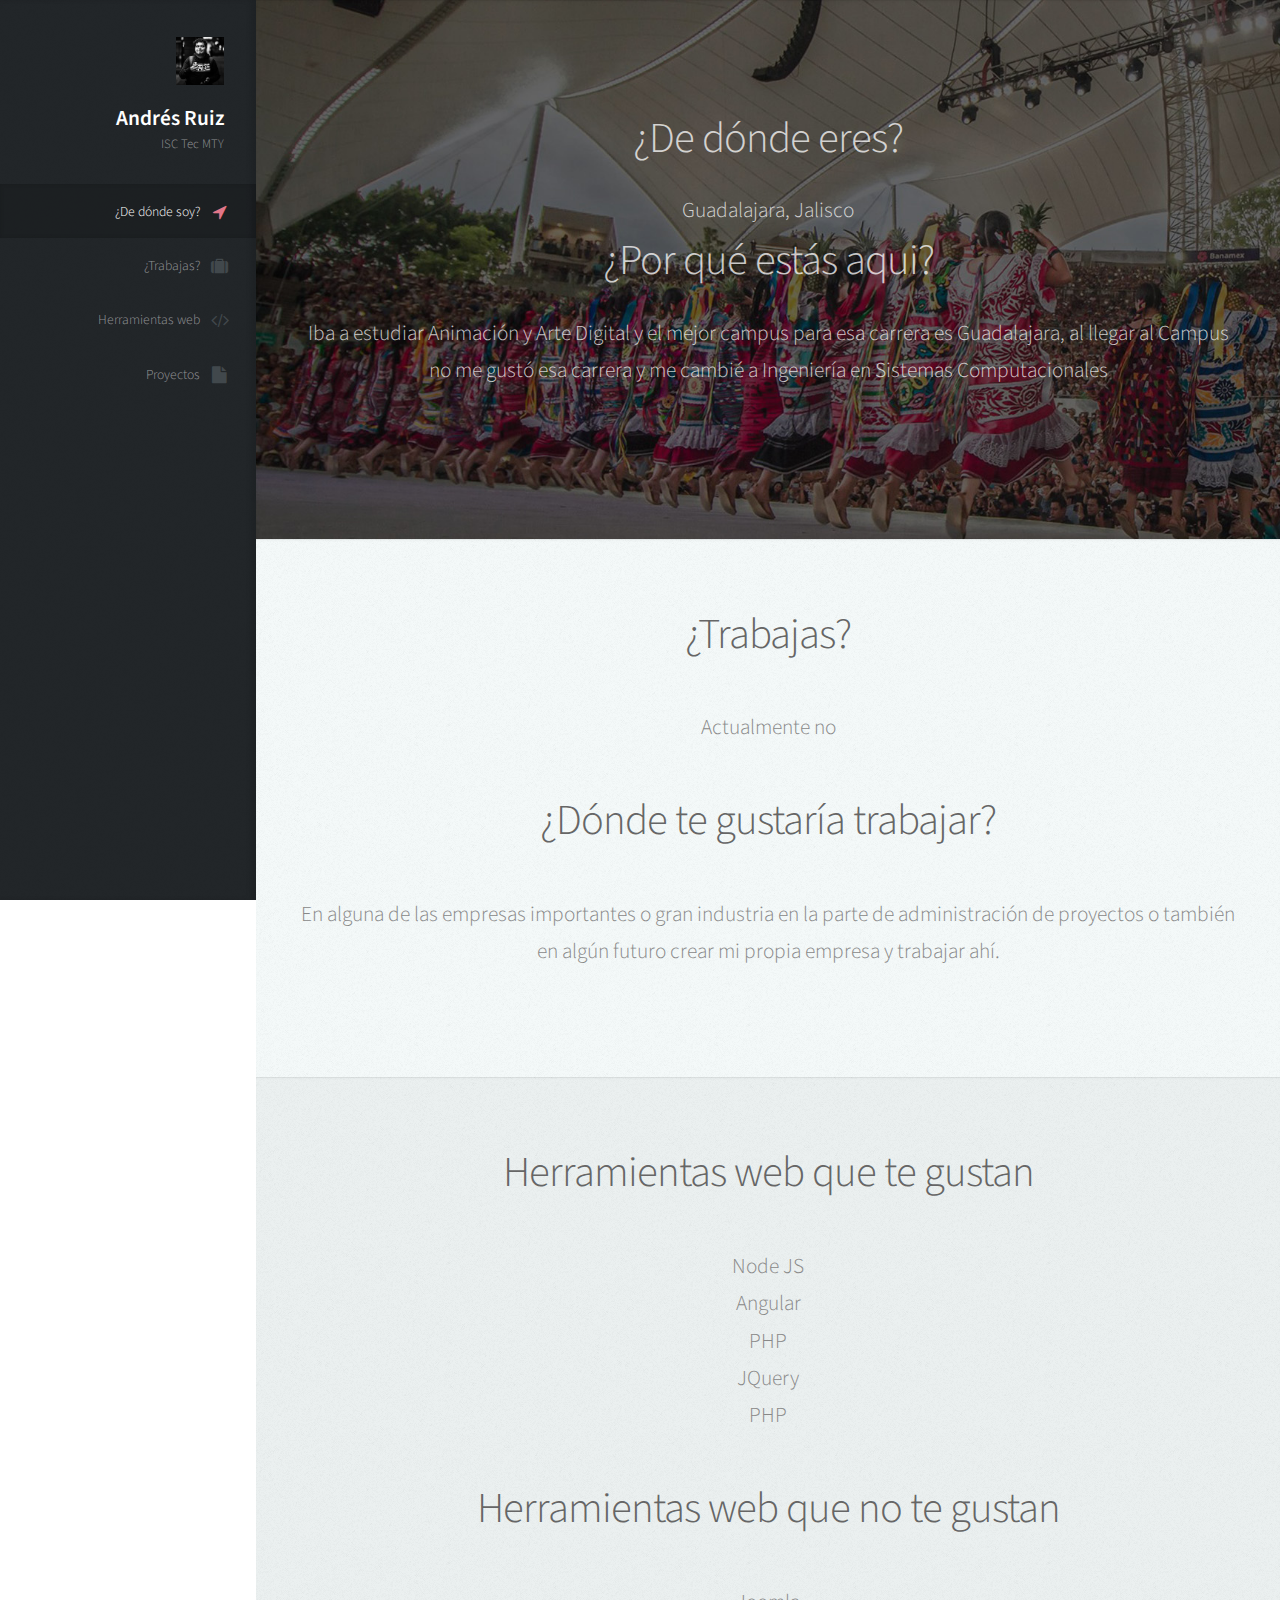
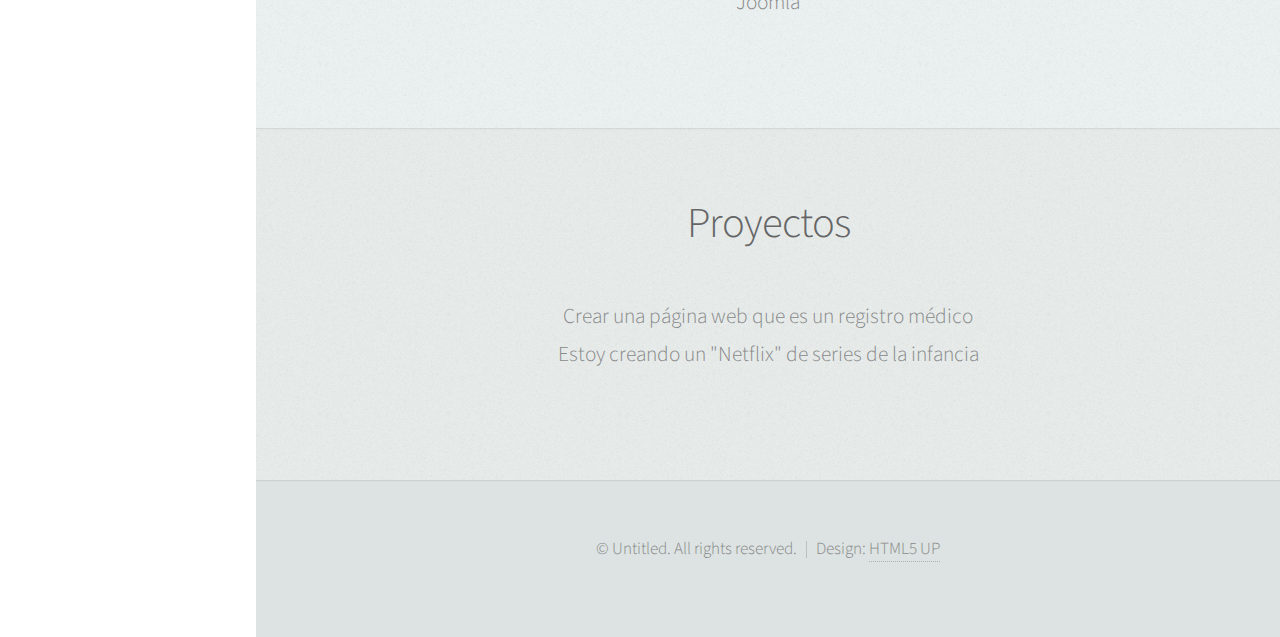
==== andres.html @ cd86c20d "nuevo" ====
<!DOCTYPE HTML>

<html>
	<head>
		<title>Andrés Ruiz Justo</title>
		<meta charset="utf-8" />
		<meta name="viewport" content="width=device-width, initial-scale=1" />
		<link rel="stylesheet" href="assets/css/main.css" />
	</head>
	<body>
			<div id="header">
				<div class="dedondesoy">
						<div id="logo">
							<span class="image avatar48"><img src="images/avatar.jpg" alt="" /></span>
							<h1 id="title">Andrés Ruiz</h1>
							<p>ISC Tec MTY</p>
						</div>
						<nav id="nav">
							<ul>
								<li><a href="#dedondesoy" id="dedondesoy-link" class="skel-layers-ignoreHref"><span class="icon fa-location-arrow">¿De dónde soy?</span></a></li>
								<li><a href="#work" id="work-link" class="skel-layers-ignoreHref"><span class="icon fa-suitcase">¿Trabajas?</span></a></li>
								<li><a href="#herramientas" id="herramientas-link" class="skel-layers-ignoreHref"><span class="icon fa-code">Herramientas web</span></a></li>
								<li><a href="#proyectos" id="proyectos-link" class="skel-layers-ignoreHref"><span class="icon fa-file">Proyectos</span></a></li>
							</ul>
						</nav>

				</div>

				
			</div>
			<div id="main">
				<section id="dedondesoy" class="one dark cover">
						<div class="container">
							<header>
								<h2>¿De dónde eres?</h2>
								<p>
								Guadalajara, Jalisco
								</p>
								<h2>¿Por qué estás aqui?</h2>
								<p>
								Iba a estudiar Animación y Arte Digital y el mejor campus para esa carrera es Guadalajara, al llegar al Campus no me gustó esa carrera y me cambié a Ingeniería en Sistemas Computacionales
								</p>
							</header>
						</div>
					</section>
					<section id="work" class="two">
						<div class="container">

							<header>
								<h2>¿Trabajas?</h2>
							</header>

							<p>
							Actualmente no
							</p>

							<header>
								<h2>¿Dónde te gustaría trabajar?</h2>
							</header>

							<p>
							En alguna de las empresas importantes o gran industria en la parte de administración de proyectos o también en algún futuro crear mi propia empresa y trabajar ahí. 
							</p>

						</div>
					</section>
					<section id="herramientas" class="three">
						<div class="container">

							<header>
								<h2>Herramientas web que te gustan</h2>
							</header>

							<ul>
  								<li>Node JS</li>
  								<li>Angular</li>
  								<li>PHP</li>
  								<li>JQuery</li>
  								<li>PHP</li>
							</ul>

							<header>
								<h2>Herramientas web que no te gustan</h2>
							</header>

							<ul>
  								<li>Joomla</li>
							</ul>

						</div>
					</section>
					<section id="proyectos" class="four">
						<div class="container">

							<header>
								<h2>Proyectos</h2>
							</header>

							<ul>
  								<li>Crear una página web que es un registro médico</li>
  								<li>Estoy creando un "Netflix" de series de la infancia</li>
							</ul>

						</div>
					</section>

			</div>
			<div id="footer">
					<ul class="copyright">
						<li>&copy; Untitled. All rights reserved.</li><li>Design: <a href="http://html5up.net">HTML5 UP</a></li>
					</ul>

			</div>
			<script src="assets/js/jquery.min.js"></script>
			<script src="assets/js/jquery.scrolly.min.js"></script>
			<script src="assets/js/jquery.scrollzer.min.js"></script>
			<script src="assets/js/skel.min.js"></script>
			<script src="assets/js/util.js"></script>
			<script src="assets/js/main.js"></script>

	</body>
</html>
---- assets/css/main.css ----
@import url("font-awesome.min.css");
@import url("http://fonts.googleapis.com/css?family=Source+Sans+Pro:300,300italic,400,600");

/*
	Prologue by HTML5 UP
	html5up.net | @ajlkn
	Free for personal and commercial use under the CCA 3.0 license (html5up.net/license)
*/

/* Reset */

	html, body, div, span, applet, object, iframe, h1, h2, h3, h4, h5, h6, p, blockquote, pre, a, abbr, acronym, address, big, cite, code, del, dfn, em, img, ins, kbd, q, s, samp, small, strike, strong, sub, sup, tt, var, b, u, i, center, dl, dt, dd, ol, ul, li, fieldset, form, label, legend, table, caption, tbody, tfoot, thead, tr, th, td, article, aside, canvas, details, embed, figure, figcaption, footer, header, hgroup, menu, nav, output, ruby, section, summary, time, mark, audio, video {
		margin: 0;
		padding: 0;
		border: 0;
		font-size: 100%;
		font: inherit;
		vertical-align: baseline;
	}

	article, aside, details, figcaption, figure, footer, header, hgroup, menu, nav, section {
		display: block;
	}

	body {
		line-height: 1;
	}

	ol, ul {
		list-style: none;
	}

	blockquote, q {
		quotes: none;
	}

	blockquote:before, blockquote:after, q:before, q:after {
		content: '';
		content: none;
	}

	table {
		border-collapse: collapse;
		border-spacing: 0;
	}

	body {
		-webkit-text-size-adjust: none;
	}

/* Box Model */

	*, *:before, *:after {
		-moz-box-sizing: border-box;
		-webkit-box-sizing: border-box;
		box-sizing: border-box;
	}

/* Containers */

	.container {
		margin-left: auto;
		margin-right: auto;
	}

	.container.\31 25\25 {
		width: 100%;
		max-width: 1750px;
		min-width: 1400px;
	}

	.container.\37 5\25 {
		width: 1050px;
	}

	.container.\35 0\25 {
		width: 700px;
	}

	.container.\32 5\25 {
		width: 350px;
	}

	.container {
		width: 1400px;
	}

	@media screen and (min-width: 961px) and (max-width: 1880px) {

		.container.\31 25\25 {
			width: 100%;
			max-width: 1500px;
			min-width: 1200px;
		}

		.container.\37 5\25 {
			width: 900px;
		}

		.container.\35 0\25 {
			width: 600px;
		}

		.container.\32 5\25 {
			width: 300px;
		}

		.container {
			width: 1200px;
		}

	}

	@media screen and (min-width: 961px) and (max-width: 1620px) {

		.container.\31 25\25 {
			width: 100%;
			max-width: 1200px;
			min-width: 960px;
		}

		.container.\37 5\25 {
			width: 720px;
		}

		.container.\35 0\25 {
			width: 480px;
		}

		.container.\32 5\25 {
			width: 240px;
		}

		.container {
			width: 960px;
		}

	}

	@media screen and (min-width: 961px) and (max-width: 1320px) {

		.container.\31 25\25 {
			width: 100%;
			max-width: 125%;
			min-width: 100%;
		}

		.container.\37 5\25 {
			width: 75%;
		}

		.container.\35 0\25 {
			width: 50%;
		}

		.container.\32 5\25 {
			width: 25%;
		}

		.container {
			width: 100%;
		}

	}

	@media screen and (max-width: 960px) {

		.container.\31 25\25 {
			width: 100%;
			max-width: 125%;
			min-width: 100%;
		}

		.container.\37 5\25 {
			width: 75%;
		}

		.container.\35 0\25 {
			width: 50%;
		}

		.container.\32 5\25 {
			width: 25%;
		}

		.container {
			width: 100%;
		}

	}

	@media screen and (max-width: 736px) {

		.container.\31 25\25 {
			width: 100%;
			max-width: 125%;
			min-width: 100%;
		}

		.container.\37 5\25 {
			width: 75%;
		}

		.container.\35 0\25 {
			width: 50%;
		}

		.container.\32 5\25 {
			width: 25%;
		}

		.container {
			width: 100% !important;
		}

	}

/* Grid */

	.row {
		border-bottom: solid 1px transparent;
		-moz-box-sizing: border-box;
		-webkit-box-sizing: border-box;
		box-sizing: border-box;
	}

	.row > * {
		float: left;
		-moz-box-sizing: border-box;
		-webkit-box-sizing: border-box;
		box-sizing: border-box;
	}

	.row:after, .row:before {
		content: '';
		display: block;
		clear: both;
		height: 0;
	}

	.row.uniform > * > :first-child {
		margin-top: 0;
	}

	.row.uniform > * > :last-child {
		margin-bottom: 0;
	}

	.row.\30 \25 > * {
		padding: 0px 0 0 0px;
	}

	.row.\30 \25 {
		margin: 0px 0 -1px 0px;
	}

	.row.uniform.\30 \25 > * {
		padding: 0px 0 0 0px;
	}

	.row.uniform.\30 \25 {
		margin: 0px 0 -1px 0px;
	}

	.row > * {
		padding: 40px 0 0 40px;
	}

	.row {
		margin: -40px 0 -1px -40px;
	}

	.row.uniform > * {
		padding: 40px 0 0 40px;
	}

	.row.uniform {
		margin: -40px 0 -1px -40px;
	}

	.row.\32 00\25 > * {
		padding: 80px 0 0 80px;
	}

	.row.\32 00\25 {
		margin: -80px 0 -1px -80px;
	}

	.row.uniform.\32 00\25 > * {
		padding: 80px 0 0 80px;
	}

	.row.uniform.\32 00\25 {
		margin: -80px 0 -1px -80px;
	}

	.row.\31 50\25 > * {
		padding: 60px 0 0 60px;
	}

	.row.\31 50\25 {
		margin: -60px 0 -1px -60px;
	}

	.row.uniform.\31 50\25 > * {
		padding: 60px 0 0 60px;
	}

	.row.uniform.\31 50\25 {
		margin: -60px 0 -1px -60px;
	}

	.row.\35 0\25 > * {
		padding: 20px 0 0 20px;
	}

	.row.\35 0\25 {
		margin: -20px 0 -1px -20px;
	}

	.row.uniform.\35 0\25 > * {
		padding: 20px 0 0 20px;
	}

	.row.uniform.\35 0\25 {
		margin: -20px 0 -1px -20px;
	}

	.row.\32 5\25 > * {
		padding: 10px 0 0 10px;
	}

	.row.\32 5\25 {
		margin: -10px 0 -1px -10px;
	}

	.row.uniform.\32 5\25 > * {
		padding: 10px 0 0 10px;
	}

	.row.uniform.\32 5\25 {
		margin: -10px 0 -1px -10px;
	}

	.\31 2u, .\31 2u\24 {
		width: 100%;
		clear: none;
		margin-left: 0;
	}

	.\31 1u, .\31 1u\24 {
		width: 91.6666666667%;
		clear: none;
		margin-left: 0;
	}

	.\31 0u, .\31 0u\24 {
		width: 83.3333333333%;
		clear: none;
		margin-left: 0;
	}

	.\39 u, .\39 u\24 {
		width: 75%;
		clear: none;
		margin-left: 0;
	}

	.\38 u, .\38 u\24 {
		width: 66.6666666667%;
		clear: none;
		margin-left: 0;
	}

	.\37 u, .\37 u\24 {
		width: 58.3333333333%;
		clear: none;
		margin-left: 0;
	}

	.\36 u, .\36 u\24 {
		width: 50%;
		clear: none;
		margin-left: 0;
	}

	.\35 u, .\35 u\24 {
		width: 41.6666666667%;
		clear: none;
		margin-left: 0;
	}

	.\34 u, .\34 u\24 {
		width: 33.3333333333%;
		clear: none;
		margin-left: 0;
	}

	.\33 u, .\33 u\24 {
		width: 25%;
		clear: none;
		margin-left: 0;
	}

	.\32 u, .\32 u\24 {
		width: 16.6666666667%;
		clear: none;
		margin-left: 0;
	}

	.\31 u, .\31 u\24 {
		width: 8.3333333333%;
		clear: none;
		margin-left: 0;
	}

	.\31 2u\24 + *,
	.\31 1u\24 + *,
	.\31 0u\24 + *,
	.\39 u\24 + *,
	.\38 u\24 + *,
	.\37 u\24 + *,
	.\36 u\24 + *,
	.\35 u\24 + *,
	.\34 u\24 + *,
	.\33 u\24 + *,
	.\32 u\24 + *,
	.\31 u\24 + * {
		clear: left;
	}

	.\-11u {
		margin-left: 91.66667%;
	}

	.\-10u {
		margin-left: 83.33333%;
	}

	.\-9u {
		margin-left: 75%;
	}

	.\-8u {
		margin-left: 66.66667%;
	}

	.\-7u {
		margin-left: 58.33333%;
	}

	.\-6u {
		margin-left: 50%;
	}

	.\-5u {
		margin-left: 41.66667%;
	}

	.\-4u {
		margin-left: 33.33333%;
	}

	.\-3u {
		margin-left: 25%;
	}

	.\-2u {
		margin-left: 16.66667%;
	}

	.\-1u {
		margin-left: 8.33333%;
	}

	@media screen and (min-width: 961px) and (max-width: 1880px) {

		.row > * {
			padding: 40px 0 0 40px;
		}

		.row {
			margin: -40px 0 -1px -40px;
		}

		.row.uniform > * {
			padding: 40px 0 0 40px;
		}

		.row.uniform {
			margin: -40px 0 -1px -40px;
		}

		.row.\32 00\25 > * {
			padding: 80px 0 0 80px;
		}

		.row.\32 00\25 {
			margin: -80px 0 -1px -80px;
		}

		.row.uniform.\32 00\25 > * {
			padding: 80px 0 0 80px;
		}

		.row.uniform.\32 00\25 {
			margin: -80px 0 -1px -80px;
		}

		.row.\31 50\25 > * {
			padding: 60px 0 0 60px;
		}

		.row.\31 50\25 {
			margin: -60px 0 -1px -60px;
		}

		.row.uniform.\31 50\25 > * {
			padding: 60px 0 0 60px;
		}

		.row.uniform.\31 50\25 {
			margin: -60px 0 -1px -60px;
		}

		.row.\35 0\25 > * {
			padding: 20px 0 0 20px;
		}

		.row.\35 0\25 {
			margin: -20px 0 -1px -20px;
		}

		.row.uniform.\35 0\25 > * {
			padding: 20px 0 0 20px;
		}

		.row.uniform.\35 0\25 {
			margin: -20px 0 -1px -20px;
		}

		.row.\32 5\25 > * {
			padding: 10px 0 0 10px;
		}

		.row.\32 5\25 {
			margin: -10px 0 -1px -10px;
		}

		.row.uniform.\32 5\25 > * {
			padding: 10px 0 0 10px;
		}

		.row.uniform.\32 5\25 {
			margin: -10px 0 -1px -10px;
		}

		.\31 2u\28wide\29, .\31 2u\24\28wide\29 {
			width: 100%;
			clear: none;
			margin-left: 0;
		}

		.\31 1u\28wide\29, .\31 1u\24\28wide\29 {
			width: 91.6666666667%;
			clear: none;
			margin-left: 0;
		}

		.\31 0u\28wide\29, .\31 0u\24\28wide\29 {
			width: 83.3333333333%;
			clear: none;
			margin-left: 0;
		}

		.\39 u\28wide\29, .\39 u\24\28wide\29 {
			width: 75%;
			clear: none;
			margin-left: 0;
		}

		.\38 u\28wide\29, .\38 u\24\28wide\29 {
			width: 66.6666666667%;
			clear: none;
			margin-left: 0;
		}

		.\37 u\28wide\29, .\37 u\24\28wide\29 {
			width: 58.3333333333%;
			clear: none;
			margin-left: 0;
		}

		.\36 u\28wide\29, .\36 u\24\28wide\29 {
			width: 50%;
			clear: none;
			margin-left: 0;
		}

		.\35 u\28wide\29, .\35 u\24\28wide\29 {
			width: 41.6666666667%;
			clear: none;
			margin-left: 0;
		}

		.\34 u\28wide\29, .\34 u\24\28wide\29 {
			width: 33.3333333333%;
			clear: none;
			margin-left: 0;
		}

		.\33 u\28wide\29, .\33 u\24\28wide\29 {
			width: 25%;
			clear: none;
			margin-left: 0;
		}

		.\32 u\28wide\29, .\32 u\24\28wide\29 {
			width: 16.6666666667%;
			clear: none;
			margin-left: 0;
		}

		.\31 u\28wide\29, .\31 u\24\28wide\29 {
			width: 8.3333333333%;
			clear: none;
			margin-left: 0;
		}

		.\31 2u\24\28wide\29 + *,
		.\31 1u\24\28wide\29 + *,
		.\31 0u\24\28wide\29 + *,
		.\39 u\24\28wide\29 + *,
		.\38 u\24\28wide\29 + *,
		.\37 u\24\28wide\29 + *,
		.\36 u\24\28wide\29 + *,
		.\35 u\24\28wide\29 + *,
		.\34 u\24\28wide\29 + *,
		.\33 u\24\28wide\29 + *,
		.\32 u\24\28wide\29 + *,
		.\31 u\24\28wide\29 + * {
			clear: left;
		}

		.\-11u\28wide\29 {
			margin-left: 91.66667%;
		}

		.\-10u\28wide\29 {
			margin-left: 83.33333%;
		}

		.\-9u\28wide\29 {
			margin-left: 75%;
		}

		.\-8u\28wide\29 {
			margin-left: 66.66667%;
		}

		.\-7u\28wide\29 {
			margin-left: 58.33333%;
		}

		.\-6u\28wide\29 {
			margin-left: 50%;
		}

		.\-5u\28wide\29 {
			margin-left: 41.66667%;
		}

		.\-4u\28wide\29 {
			margin-left: 33.33333%;
		}

		.\-3u\28wide\29 {
			margin-left: 25%;
		}

		.\-2u\28wide\29 {
			margin-left: 16.66667%;
		}

		.\-1u\28wide\29 {
			margin-left: 8.33333%;
		}

	}

	@media screen and (min-width: 961px) and (max-width: 1620px) {

		.row > * {
			padding: 40px 0 0 40px;
		}

		.row {
			margin: -40px 0 -1px -40px;
		}

		.row.uniform > * {
			padding: 40px 0 0 40px;
		}

		.row.uniform {
			margin: -40px 0 -1px -40px;
		}

		.row.\32 00\25 > * {
			padding: 80px 0 0 80px;
		}

		.row.\32 00\25 {
			margin: -80px 0 -1px -80px;
		}

		.row.uniform.\32 00\25 > * {
			padding: 80px 0 0 80px;
		}

		.row.uniform.\32 00\25 {
			margin: -80px 0 -1px -80px;
		}

		.row.\31 50\25 > * {
			padding: 60px 0 0 60px;
		}

		.row.\31 50\25 {
			margin: -60px 0 -1px -60px;
		}

		.row.uniform.\31 50\25 > * {
			padding: 60px 0 0 60px;
		}

		.row.uniform.\31 50\25 {
			margin: -60px 0 -1px -60px;
		}

		.row.\35 0\25 > * {
			padding: 20px 0 0 20px;
		}

		.row.\35 0\25 {
			margin: -20px 0 -1px -20px;
		}

		.row.uniform.\35 0\25 > * {
			padding: 20px 0 0 20px;
		}

		.row.uniform.\35 0\25 {
			margin: -20px 0 -1px -20px;
		}

		.row.\32 5\25 > * {
			padding: 10px 0 0 10px;
		}

		.row.\32 5\25 {
			margin: -10px 0 -1px -10px;
		}

		.row.uniform.\32 5\25 > * {
			padding: 10px 0 0 10px;
		}

		.row.uniform.\32 5\25 {
			margin: -10px 0 -1px -10px;
		}

		.\31 2u\28normal\29, .\31 2u\24\28normal\29 {
			width: 100%;
			clear: none;
			margin-left: 0;
		}

		.\31 1u\28normal\29, .\31 1u\24\28normal\29 {
			width: 91.6666666667%;
			clear: none;
			margin-left: 0;
		}

		.\31 0u\28normal\29, .\31 0u\24\28normal\29 {
			width: 83.3333333333%;
			clear: none;
			margin-left: 0;
		}

		.\39 u\28normal\29, .\39 u\24\28normal\29 {
			width: 75%;
			clear: none;
			margin-left: 0;
		}

		.\38 u\28normal\29, .\38 u\24\28normal\29 {
			width: 66.6666666667%;
			clear: none;
			margin-left: 0;
		}

		.\37 u\28normal\29, .\37 u\24\28normal\29 {
			width: 58.3333333333%;
			clear: none;
			margin-left: 0;
		}

		.\36 u\28normal\29, .\36 u\24\28normal\29 {
			width: 50%;
			clear: none;
			margin-left: 0;
		}

		.\35 u\28normal\29, .\35 u\24\28normal\29 {
			width: 41.6666666667%;
			clear: none;
			margin-left: 0;
		}

		.\34 u\28normal\29, .\34 u\24\28normal\29 {
			width: 33.3333333333%;
			clear: none;
			margin-left: 0;
		}

		.\33 u\28normal\29, .\33 u\24\28normal\29 {
			width: 25%;
			clear: none;
			margin-left: 0;
		}

		.\32 u\28normal\29, .\32 u\24\28normal\29 {
			width: 16.6666666667%;
			clear: none;
			margin-left: 0;
		}

		.\31 u\28normal\29, .\31 u\24\28normal\29 {
			width: 8.3333333333%;
			clear: none;
			margin-left: 0;
		}

		.\31 2u\24\28normal\29 + *,
		.\31 1u\24\28normal\29 + *,
		.\31 0u\24\28normal\29 + *,
		.\39 u\24\28normal\29 + *,
		.\38 u\24\28normal\29 + *,
		.\37 u\24\28normal\29 + *,
		.\36 u\24\28normal\29 + *,
		.\35 u\24\28normal\29 + *,
		.\34 u\24\28normal\29 + *,
		.\33 u\24\28normal\29 + *,
		.\32 u\24\28normal\29 + *,
		.\31 u\24\28normal\29 + * {
			clear: left;
		}

		.\-11u\28normal\29 {
			margin-left: 91.66667%;
		}

		.\-10u\28normal\29 {
			margin-left: 83.33333%;
		}

		.\-9u\28normal\29 {
			margin-left: 75%;
		}

		.\-8u\28normal\29 {
			margin-left: 66.66667%;
		}

		.\-7u\28normal\29 {
			margin-left: 58.33333%;
		}

		.\-6u\28normal\29 {
			margin-left: 50%;
		}

		.\-5u\28normal\29 {
			margin-left: 41.66667%;
		}

		.\-4u\28normal\29 {
			margin-left: 33.33333%;
		}

		.\-3u\28normal\29 {
			margin-left: 25%;
		}

		.\-2u\28normal\29 {
			margin-left: 16.66667%;
		}

		.\-1u\28normal\29 {
			margin-left: 8.33333%;
		}

	}

	@media screen and (min-width: 961px) and (max-width: 1320px) {

		.row > * {
			padding: 20px 0 0 20px;
		}

		.row {
			margin: -20px 0 -1px -20px;
		}

		.row.uniform > * {
			padding: 20px 0 0 20px;
		}

		.row.uniform {
			margin: -20px 0 -1px -20px;
		}

		.row.\32 00\25 > * {
			padding: 40px 0 0 40px;
		}

		.row.\32 00\25 {
			margin: -40px 0 -1px -40px;
		}

		.row.uniform.\32 00\25 > * {
			padding: 40px 0 0 40px;
		}

		.row.uniform.\32 00\25 {
			margin: -40px 0 -1px -40px;
		}

		.row.\31 50\25 > * {
			padding: 30px 0 0 30px;
		}

		.row.\31 50\25 {
			margin: -30px 0 -1px -30px;
		}

		.row.uniform.\31 50\25 > * {
			padding: 30px 0 0 30px;
		}

		.row.uniform.\31 50\25 {
			margin: -30px 0 -1px -30px;
		}

		.row.\35 0\25 > * {
			padding: 10px 0 0 10px;
		}

		.row.\35 0\25 {
			margin: -10px 0 -1px -10px;
		}

		.row.uniform.\35 0\25 > * {
			padding: 10px 0 0 10px;
		}

		.row.uniform.\35 0\25 {
			margin: -10px 0 -1px -10px;
		}

		.row.\32 5\25 > * {
			padding: 5px 0 0 5px;
		}

		.row.\32 5\25 {
			margin: -5px 0 -1px -5px;
		}

		.row.uniform.\32 5\25 > * {
			padding: 5px 0 0 5px;
		}

		.row.uniform.\32 5\25 {
			margin: -5px 0 -1px -5px;
		}

		.\31 2u\28narrow\29, .\31 2u\24\28narrow\29 {
			width: 100%;
			clear: none;
			margin-left: 0;
		}

		.\31 1u\28narrow\29, .\31 1u\24\28narrow\29 {
			width: 91.6666666667%;
			clear: none;
			margin-left: 0;
		}

		.\31 0u\28narrow\29, .\31 0u\24\28narrow\29 {
			width: 83.3333333333%;
			clear: none;
			margin-left: 0;
		}

		.\39 u\28narrow\29, .\39 u\24\28narrow\29 {
			width: 75%;
			clear: none;
			margin-left: 0;
		}

		.\38 u\28narrow\29, .\38 u\24\28narrow\29 {
			width: 66.6666666667%;
			clear: none;
			margin-left: 0;
		}

		.\37 u\28narrow\29, .\37 u\24\28narrow\29 {
			width: 58.3333333333%;
			clear: none;
			margin-left: 0;
		}

		.\36 u\28narrow\29, .\36 u\24\28narrow\29 {
			width: 50%;
			clear: none;
			margin-left: 0;
		}

		.\35 u\28narrow\29, .\35 u\24\28narrow\29 {
			width: 41.6666666667%;
			clear: none;
			margin-left: 0;
		}

		.\34 u\28narrow\29, .\34 u\24\28narrow\29 {
			width: 33.3333333333%;
			clear: none;
			margin-left: 0;
		}

		.\33 u\28narrow\29, .\33 u\24\28narrow\29 {
			width: 25%;
			clear: none;
			margin-left: 0;
		}

		.\32 u\28narrow\29, .\32 u\24\28narrow\29 {
			width: 16.6666666667%;
			clear: none;
			margin-left: 0;
		}

		.\31 u\28narrow\29, .\31 u\24\28narrow\29 {
			width: 8.3333333333%;
			clear: none;
			margin-left: 0;
		}

		.\31 2u\24\28narrow\29 + *,
		.\31 1u\24\28narrow\29 + *,
		.\31 0u\24\28narrow\29 + *,
		.\39 u\24\28narrow\29 + *,
		.\38 u\24\28narrow\29 + *,
		.\37 u\24\28narrow\29 + *,
		.\36 u\24\28narrow\29 + *,
		.\35 u\24\28narrow\29 + *,
		.\34 u\24\28narrow\29 + *,
		.\33 u\24\28narrow\29 + *,
		.\32 u\24\28narrow\29 + *,
		.\31 u\24\28narrow\29 + * {
			clear: left;
		}

		.\-11u\28narrow\29 {
			margin-left: 91.66667%;
		}

		.\-10u\28narrow\29 {
			margin-left: 83.33333%;
		}

		.\-9u\28narrow\29 {
			margin-left: 75%;
		}

		.\-8u\28narrow\29 {
			margin-left: 66.66667%;
		}

		.\-7u\28narrow\29 {
			margin-left: 58.33333%;
		}

		.\-6u\28narrow\29 {
			margin-left: 50%;
		}

		.\-5u\28narrow\29 {
			margin-left: 41.66667%;
		}

		.\-4u\28narrow\29 {
			margin-left: 33.33333%;
		}

		.\-3u\28narrow\29 {
			margin-left: 25%;
		}

		.\-2u\28narrow\29 {
			margin-left: 16.66667%;
		}

		.\-1u\28narrow\29 {
			margin-left: 8.33333%;
		}

	}

	@media screen and (max-width: 960px) {

		.row > * {
			padding: 20px 0 0 20px;
		}

		.row {
			margin: -20px 0 -1px -20px;
		}

		.row.uniform > * {
			padding: 20px 0 0 20px;
		}

		.row.uniform {
			margin: -20px 0 -1px -20px;
		}

		.row.\32 00\25 > * {
			padding: 40px 0 0 40px;
		}

		.row.\32 00\25 {
			margin: -40px 0 -1px -40px;
		}

		.row.uniform.\32 00\25 > * {
			padding: 40px 0 0 40px;
		}

		.row.uniform.\32 00\25 {
			margin: -40px 0 -1px -40px;
		}

		.row.\31 50\25 > * {
			padding: 30px 0 0 30px;
		}

		.row.\31 50\25 {
			margin: -30px 0 -1px -30px;
		}

		.row.uniform.\31 50\25 > * {
			padding: 30px 0 0 30px;
		}

		.row.uniform.\31 50\25 {
			margin: -30px 0 -1px -30px;
		}

		.row.\35 0\25 > * {
			padding: 10px 0 0 10px;
		}

		.row.\35 0\25 {
			margin: -10px 0 -1px -10px;
		}

		.row.uniform.\35 0\25 > * {
			padding: 10px 0 0 10px;
		}

		.row.uniform.\35 0\25 {
			margin: -10px 0 -1px -10px;
		}

		.row.\32 5\25 > * {
			padding: 5px 0 0 5px;
		}

		.row.\32 5\25 {
			margin: -5px 0 -1px -5px;
		}

		.row.uniform.\32 5\25 > * {
			padding: 5px 0 0 5px;
		}

		.row.uniform.\32 5\25 {
			margin: -5px 0 -1px -5px;
		}

		.\31 2u\28narrower\29, .\31 2u\24\28narrower\29 {
			width: 100%;
			clear: none;
			margin-left: 0;
		}

		.\31 1u\28narrower\29, .\31 1u\24\28narrower\29 {
			width: 91.6666666667%;
			clear: none;
			margin-left: 0;
		}

		.\31 0u\28narrower\29, .\31 0u\24\28narrower\29 {
			width: 83.3333333333%;
			clear: none;
			margin-left: 0;
		}

		.\39 u\28narrower\29, .\39 u\24\28narrower\29 {
			width: 75%;
			clear: none;
			margin-left: 0;
		}

		.\38 u\28narrower\29, .\38 u\24\28narrower\29 {
			width: 66.6666666667%;
			clear: none;
			margin-left: 0;
		}

		.\37 u\28narrower\29, .\37 u\24\28narrower\29 {
			width: 58.3333333333%;
			clear: none;
			margin-left: 0;
		}

		.\36 u\28narrower\29, .\36 u\24\28narrower\29 {
			width: 50%;
			clear: none;
			margin-left: 0;
		}

		.\35 u\28narrower\29, .\35 u\24\28narrower\29 {
			width: 41.6666666667%;
			clear: none;
			margin-left: 0;
		}

		.\34 u\28narrower\29, .\34 u\24\28narrower\29 {
			width: 33.3333333333%;
			clear: none;
			margin-left: 0;
		}

		.\33 u\28narrower\29, .\33 u\24\28narrower\29 {
			width: 25%;
			clear: none;
			margin-left: 0;
		}

		.\32 u\28narrower\29, .\32 u\24\28narrower\29 {
			width: 16.6666666667%;
			clear: none;
			margin-left: 0;
		}

		.\31 u\28narrower\29, .\31 u\24\28narrower\29 {
			width: 8.3333333333%;
			clear: none;
			margin-left: 0;
		}

		.\31 2u\24\28narrower\29 + *,
		.\31 1u\24\28narrower\29 + *,
		.\31 0u\24\28narrower\29 + *,
		.\39 u\24\28narrower\29 + *,
		.\38 u\24\28narrower\29 + *,
		.\37 u\24\28narrower\29 + *,
		.\36 u\24\28narrower\29 + *,
		.\35 u\24\28narrower\29 + *,
		.\34 u\24\28narrower\29 + *,
		.\33 u\24\28narrower\29 + *,
		.\32 u\24\28narrower\29 + *,
		.\31 u\24\28narrower\29 + * {
			clear: left;
		}

		.\-11u\28narrower\29 {
			margin-left: 91.66667%;
		}

		.\-10u\28narrower\29 {
			margin-left: 83.33333%;
		}

		.\-9u\28narrower\29 {
			margin-left: 75%;
		}

		.\-8u\28narrower\29 {
			margin-left: 66.66667%;
		}

		.\-7u\28narrower\29 {
			margin-left: 58.33333%;
		}

		.\-6u\28narrower\29 {
			margin-left: 50%;
		}

		.\-5u\28narrower\29 {
			margin-left: 41.66667%;
		}

		.\-4u\28narrower\29 {
			margin-left: 33.33333%;
		}

		.\-3u\28narrower\29 {
			margin-left: 25%;
		}

		.\-2u\28narrower\29 {
			margin-left: 16.66667%;
		}

		.\-1u\28narrower\29 {
			margin-left: 8.33333%;
		}

	}

	@media screen and (max-width: 736px) {

		.row > * {
			padding: 20px 0 0 20px;
		}

		.row {
			margin: -20px 0 -1px -20px;
		}

		.row.uniform > * {
			padding: 20px 0 0 20px;
		}

		.row.uniform {
			margin: -20px 0 -1px -20px;
		}

		.row.\32 00\25 > * {
			padding: 40px 0 0 40px;
		}

		.row.\32 00\25 {
			margin: -40px 0 -1px -40px;
		}

		.row.uniform.\32 00\25 > * {
			padding: 40px 0 0 40px;
		}

		.row.uniform.\32 00\25 {
			margin: -40px 0 -1px -40px;
		}

		.row.\31 50\25 > * {
			padding: 30px 0 0 30px;
		}

		.row.\31 50\25 {
			margin: -30px 0 -1px -30px;
		}

		.row.uniform.\31 50\25 > * {
			padding: 30px 0 0 30px;
		}

		.row.uniform.\31 50\25 {
			margin: -30px 0 -1px -30px;
		}

		.row.\35 0\25 > * {
			padding: 10px 0 0 10px;
		}

		.row.\35 0\25 {
			margin: -10px 0 -1px -10px;
		}

		.row.uniform.\35 0\25 > * {
			padding: 10px 0 0 10px;
		}

		.row.uniform.\35 0\25 {
			margin: -10px 0 -1px -10px;
		}

		.row.\32 5\25 > * {
			padding: 5px 0 0 5px;
		}

		.row.\32 5\25 {
			margin: -5px 0 -1px -5px;
		}

		.row.uniform.\32 5\25 > * {
			padding: 5px 0 0 5px;
		}

		.row.uniform.\32 5\25 {
			margin: -5px 0 -1px -5px;
		}

		.\31 2u\28mobile\29, .\31 2u\24\28mobile\29 {
			width: 100%;
			clear: none;
			margin-left: 0;
		}

		.\31 1u\28mobile\29, .\31 1u\24\28mobile\29 {
			width: 91.6666666667%;
			clear: none;
			margin-left: 0;
		}

		.\31 0u\28mobile\29, .\31 0u\24\28mobile\29 {
			width: 83.3333333333%;
			clear: none;
			margin-left: 0;
		}

		.\39 u\28mobile\29, .\39 u\24\28mobile\29 {
			width: 75%;
			clear: none;
			margin-left: 0;
		}

		.\38 u\28mobile\29, .\38 u\24\28mobile\29 {
			width: 66.6666666667%;
			clear: none;
			margin-left: 0;
		}

		.\37 u\28mobile\29, .\37 u\24\28mobile\29 {
			width: 58.3333333333%;
			clear: none;
			margin-left: 0;
		}

		.\36 u\28mobile\29, .\36 u\24\28mobile\29 {
			width: 50%;
			clear: none;
			margin-left: 0;
		}

		.\35 u\28mobile\29, .\35 u\24\28mobile\29 {
			width: 41.6666666667%;
			clear: none;
			margin-left: 0;
		}

		.\34 u\28mobile\29, .\34 u\24\28mobile\29 {
			width: 33.3333333333%;
			clear: none;
			margin-left: 0;
		}

		.\33 u\28mobile\29, .\33 u\24\28mobile\29 {
			width: 25%;
			clear: none;
			margin-left: 0;
		}

		.\32 u\28mobile\29, .\32 u\24\28mobile\29 {
			width: 16.6666666667%;
			clear: none;
			margin-left: 0;
		}

		.\31 u\28mobile\29, .\31 u\24\28mobile\29 {
			width: 8.3333333333%;
			clear: none;
			margin-left: 0;
		}

		.\31 2u\24\28mobile\29 + *,
		.\31 1u\24\28mobile\29 + *,
		.\31 0u\24\28mobile\29 + *,
		.\39 u\24\28mobile\29 + *,
		.\38 u\24\28mobile\29 + *,
		.\37 u\24\28mobile\29 + *,
		.\36 u\24\28mobile\29 + *,
		.\35 u\24\28mobile\29 + *,
		.\34 u\24\28mobile\29 + *,
		.\33 u\24\28mobile\29 + *,
		.\32 u\24\28mobile\29 + *,
		.\31 u\24\28mobile\29 + * {
			clear: left;
		}

		.\-11u\28mobile\29 {
			margin-left: 91.66667%;
		}

		.\-10u\28mobile\29 {
			margin-left: 83.33333%;
		}

		.\-9u\28mobile\29 {
			margin-left: 75%;
		}

		.\-8u\28mobile\29 {
			margin-left: 66.66667%;
		}

		.\-7u\28mobile\29 {
			margin-left: 58.33333%;
		}

		.\-6u\28mobile\29 {
			margin-left: 50%;
		}

		.\-5u\28mobile\29 {
			margin-left: 41.66667%;
		}

		.\-4u\28mobile\29 {
			margin-left: 33.33333%;
		}

		.\-3u\28mobile\29 {
			margin-left: 25%;
		}

		.\-2u\28mobile\29 {
			margin-left: 16.66667%;
		}

		.\-1u\28mobile\29 {
			margin-left: 8.33333%;
		}

	}

/* Basic */

	body {
		background: #fff;
		font-family: 'Source Sans Pro', sans-serif;
		font-size: 19pt;
		font-weight: 300;
		line-height: 1.75em;
		color: #888;
	}

		body.is-loading * {
			-moz-transition: none !important;
			-webkit-transition: none !important;
			-ms-transition: none !important;
			transition: none !important;
			-moz-animation: none !important;
			-webkit-animation: none !important;
			-ms-animation: none !important;
			animation: none !important;
		}

	input, textarea, select {
		font-family: 'Source Sans Pro', sans-serif;
		font-size: 19pt;
		font-weight: 300;
		line-height: 1.75em;
		color: #888;
	}

	h1, h2, h3, h4, h5, h6 {
		font-weight: 300;
		color: #666;
		line-height: 1.5em;
	}

	h1 a, h2 a, h3 a, h4 a, h5 a, h6 a {
		color: inherit;
		text-decoration: none;
	}

		h1 a strong, h2 a strong, h3 a strong, h4 a strong, h5 a strong, h6 a strong {
			color: #333;
		}

	h2 {
		font-size: 2em;
		letter-spacing: -1px;
	}

		h2.alt {
			color: #888;
		}

			h2.alt strong {
				color: #666;
			}

	h3 {
		font-size: 1.5em;
	}

	header {
		margin: 0 0 2em 0;
	}

		header > p {
			margin: 1em 0 0 0;
		}

	footer {
		margin: 2em 0 0 0;
	}

	strong, b {
		font-weight: 300;
		color: #666;
	}

	em, i {
		font-style: italic;
	}

	a {
		text-decoration: none;
		color: inherit;
		border-bottom: dotted 1px rgba(128, 128, 128, 0.5);
		-moz-transition: color 0.35s ease-in-out, border-bottom-color 0.35s ease-in-out;
		-webkit-transition: color 0.35s ease-in-out, border-bottom-color 0.35s ease-in-out;
		-ms-transition: color 0.35s ease-in-out, border-bottom-color 0.35s ease-in-out;
		transition: color 0.35s ease-in-out, border-bottom-color 0.35s ease-in-out;
		outline: 0;
	}

		a:hover {
			color: #E27689;
			border-bottom-color: rgba(255, 255, 255, 0);
		}

	sub {
		position: relative;
		top: 0.5em;
		font-size: 0.8em;
	}

	sup {
		position: relative;
		top: -0.5em;
		font-size: 0.8em;
	}

	hr {
		border: 0;
		border-top: solid 1px #ddd;
	}

	blockquote {
		border-left: solid 0.5em #ddd;
		padding: 1em 0 1em 2em;
		font-style: italic;
	}

	p, ul, ol, dl, table {
		margin-bottom: 2em;
	}

	br.clear {
		clear: both;
	}

/* Sections/Article */

	section, article {
		margin-bottom: 3em;
	}

		section > :last-child,
		section > .container, section:last-child, article > :last-child,
		article > .container, article:last-child {
			margin-bottom: 0;
		}

		.row > section, .row > article {
			margin-bottom: 0;
		}

/* Image */

	.image {
		display: inline-block;
		border: 0;
	}

		.image img {
			display: block;
			width: 100%;
		}

		.image.avatar48 {
			width: 48px;
			height: 48px;
			background: #f00;
		}

			.image.avatar48 img {
				width: 48px;
				height: 48px;
			}

		.image.fit {
			display: block;
			width: 100%;
		}

		.image.featured {
			display: block;
			width: 100%;
			margin: 0 0 2em 0;
		}

		.image.left {
			float: left;
			margin: 0 2em 2em 0;
		}

		.image.centered {
			display: block;
			margin: 0 0 2em 0;
		}

			.image.centered img {
				margin: 0 auto;
				width: auto;
			}

/* List */

	ul.default {
		list-style: disc;
		padding-left: 1em;
	}

		ul.default li {
			padding-left: 0.5em;
		}

	ul.icons {
		cursor: default;
	}

		ul.icons li {
			display: inline-block;
		}

		ul.icons a {
			display: inline-block;
			width: 2em;
			height: 2em;
			line-height: 2em;
			text-align: center;
			border: 0;
		}

	ol.default {
		list-style: decimal;
		padding-left: 1.25em;
	}

		ol.default li {
			padding-left: 0.25em;
		}

/* Form */

	form label {
		display: block;
		text-align: left;
		margin-bottom: 0.5em;
	}

	form input[type="text"],
	form input[type="email"],
	form input[type="password"],
	form select,
	form textarea {
		position: relative;
		-webkit-appearance: none;
		display: block;
		border: 0;
		outline: 0;
		background: #fff;
		background: rgba(255, 255, 255, 0.75);
		width: 100%;
		border-radius: 0.35em;
		padding: 0.75em 1em 0.75em 1em;
		box-shadow: inset 0 0.1em 0.1em 0 rgba(0, 0, 0, 0.05);
		border: solid 1px rgba(0, 0, 0, 0.15);
		-moz-transition: all 0.35s ease-in-out;
		-webkit-transition: all 0.35s ease-in-out;
		-ms-transition: all 0.35s ease-in-out;
		transition: all 0.35s ease-in-out;
	}

		form input[type="text"]:focus,
		form input[type="email"]:focus,
		form input[type="password"]:focus,
		form select:focus,
		form textarea:focus {
			box-shadow: 0 0 2px 1px #8ebebc;
			background: #fff;
		}

	form input[type="text"],
	form input[type="email"],
	form input[type="password"],
	form select {
		line-height: 1.25em;
	}

	form textarea {
		min-height: 14em;
	}

	form .formerize-placeholder {
		color: #555 !important;
	}

	form ::-webkit-input-placeholder {
		color: #555 !important;
	}

	form :-moz-placeholder {
		color: #555 !important;
	}

	form ::-moz-placeholder {
		color: #555 !important;
	}

	form :-ms-input-placeholder {
		color: #555 !important;
	}

	form ::-moz-focus-inner {
		border: 0;
	}

/* Table */

	table {
		width: 100%;
	}

		table.default {
			width: 100%;
			text-align: left;
		}

			table.default tbody tr:nth-child(2n+2) {
				background: #f4f4f4;
			}

			table.default td {
				padding: 0.5em 1em 0.5em 1em;
			}

			table.default th {
				text-align: left;
				padding: 0.5em 1em 0.5em 1em;
				color: #fff;
				background: #222729 url("images/overlay.png");
			}

			table.default thead {
				background: #444;
				color: #fff;
			}

			table.default tfoot {
				background: #eee;
			}

/* Button */

	input[type="button"],
	input[type="submit"],
	input[type="reset"],
	button,
	.button {
		position: relative;
		display: inline-block;
		border-radius: 0.35em;
		color: #fff !important;
		text-decoration: none;
		padding: 0.75em 2.5em 0.75em 2.5em;
		background-color: #8ebebc;
		border: 0;
		cursor: pointer;
		background-image: -moz-linear-gradient(top, rgba(0, 0, 0, 0), rgba(0, 0, 0, 0.15)), url("images/overlay.png");
		background-image: -webkit-linear-gradient(top, rgba(0, 0, 0, 0), rgba(0, 0, 0, 0.15)), url("images/overlay.png");
		background-image: -ms-linear-gradient(top, rgba(0, 0, 0, 0), rgba(0, 0, 0, 0.15)), url("images/overlay.png");
		background-image: linear-gradient(top, rgba(0, 0, 0, 0), rgba(0, 0, 0, 0.15)), url("images/overlay.png");
		-moz-transition: background-color 0.35s ease-in-out;
		-webkit-transition: background-color 0.35s ease-in-out;
		-ms-transition: background-color 0.35s ease-in-out;
		transition: background-color 0.35s ease-in-out;
	}

		input[type="button"]:hover,
		input[type="submit"]:hover,
		input[type="reset"]:hover,
		button:hover,
		.button:hover {
			background-color: #9ececc;
		}

		input[type="button"]:active,
		input[type="submit"]:active,
		input[type="reset"]:active,
		button:active,
		.button:active {
			background-color: #7eaeac;
		}

/* Item */

	.item {
		box-shadow: 0 0.05em 0.15em 0 rgba(0, 0, 0, 0.05);
		margin-bottom: 40px;
	}

		.item header {
			background: #fff;
			margin: 0;
			padding: 1em 0 1em 0;
			font-size: 0.8em;
		}

			.item header h3 {
				font-size: 1em;
			}

/* Icons */

	.icon {
		text-decoration: none;
	}

		.icon:before {
			display: inline-block;
			font-family: FontAwesome;
			font-size: 1.25em;
			text-decoration: none;
			font-style: normal;
			font-weight: normal;
			line-height: 1;
			-webkit-font-smoothing: antialiased;
			-moz-osx-font-smoothing: grayscale;
		}

		.icon > .label {
			display: none;
		}

/* Header */

	#header {
		display: -moz-flex;
		display: -webkit-flex;
		display: -ms-flex;
		display: flex;
		-moz-flex-direction: column;
		-webkit-flex-direction: column;
		-ms-flex-direction: column;
		flex-direction: column;
		-moz-justify-content: space-between;
		-webkit-justify-content: space-between;
		-ms-justify-content: space-between;
		justify-content: space-between;
		background: #222629 url("images/overlay.png");
		box-shadow: inset -0.25em 0 0.25em 0 rgba(0, 0, 0, 0.1);
		color: #fff;
		height: 100%;
		left: 0;
		overflow-y: auto;
		position: fixed;
		text-align: right;
		top: 0;
		width: 375px;
	}

		#header .top {
			-moz-flex-grow: 1;
			-webkit-flex-grow: 1;
			-ms-flex-grow: 1;
			flex-grow: 1;
		}

		#header .bottom {
			-moz-flex-shrink: 0;
			-webkit-flex-shrink: 0;
			-ms-flex-shrink: 0;
			flex-shrink: 0;
			padding: 1.5em 0 0.75em 0;
		}

			#header .bottom > :last-child {
				margin-bottom: 0;
			}

		#header .icons {
			font-size: 0.8em;
			text-align: center;
		}

			#header .icons a {
				color: #41484c;
				-moz-transition: color 0.35s ease-in-out;
				-webkit-transition: color 0.35s ease-in-out;
				-ms-transition: color 0.35s ease-in-out;
				transition: color 0.35s ease-in-out;
			}

				#header .icons a:hover {
					color: #fff;
				}

	#logo {
		position: relative;
		margin: 1.75em 1.5em 1.5em 1.5em;
		min-height: 48px;
		cursor: default;
	}

		#logo h1 {
			position: relative;
			color: #fff;
			font-weight: 600;
			font-size: 1em;
			line-height: 1em;
		}

		#logo p {
			position: relative;
			display: block;
			font-size: 0.6em;
			color: rgba(255, 255, 255, 0.5);
			line-height: 1.25em;
			margin: 0.5em 0 0 0;
		}

		#logo .image {
			position: absolute;
			left: 0;
			top: 0;
		}

	#nav ul {
		margin-bottom: 0;
	}

		#nav ul li a {
			display: block;
			padding: 0.5em 1.5em 0.5em 1.5em;
			color: rgba(255, 255, 255, 0.5);
			text-decoration: none;
			outline: 0;
			border: 0;
			-moz-transition: none;
			-webkit-transition: none;
			-ms-transition: none;
			transition: none;
		}

			#nav ul li a span {
				position: relative;
				display: block;
				font-size: 0.8em;
			}

				#nav ul li a span:before {
					position: absolute;
					left: 0;
					color: #41484c;
					text-align: center;
					width: 1.25em;
					line-height: 1.75em;
				}

			#nav ul li a.active {
				background: rgba(0, 0, 0, 0.15);
				box-shadow: inset 0 0 0.25em 0 rgba(0, 0, 0, 0.125);
				color: #fff;
			}

				#nav ul li a.active span:before {
					color: #e27689;
				}

/* Footer */

	#footer {
		margin-left: 375px;
		text-align: center;
		background-color: #dce3e2;
		padding: 3em 0 4em 0;
		box-shadow: inset 0 1px 0 0 rgba(0, 0, 0, 0.05), inset 0 0.1em 0.1em 0 rgba(0, 0, 0, 0.025);
		font-size: 0.8em;
	}

		#footer .copyright {
			cursor: default;
			margin: 0;
		}

			#footer .copyright li {
				display: inline-block;
				line-height: 1em;
				border-left: solid 1px rgba(128, 128, 128, 0.35);
				padding: 0 0 0 0.5em;
				margin: 0 0 0 0.5em;
			}

				#footer .copyright li:first-child {
					border-left: 0;
					padding-left: 0;
					margin-left: 0;
				}

/* Main */

	#main {
		margin-left: 375px;
	}

		#main > section {
			margin: 0;
			overflow: hidden;
			padding: 4em 0;
			box-shadow: inset 0 1px 0 0 rgba(0, 0, 0, 0.05), inset 0 0.1em 0.1em 0 rgba(0, 0, 0, 0.025);
			text-align: center;
			background-image: url("images/overlay.png");
		}

			#main > section.dark {
				color: #ddd;
				color: rgba(255, 255, 255, 0.75);
			}

				#main > section.dark h2, #main > section.dark h3, #main > section.dark h4, #main > section.dark h5, #main > section.dark h6 {
					color: inherit;
				}

				#main > section.dark strong {
					color: #fff;
					border-color: inherit;
				}

				#main > section.dark a {
					color: #fff;
					border-color: inherit;
				}

					#main > section.dark a:hover {
						border-bottom-color: rgba(255, 255, 255, 0);
					}

			#main > section.cover {
				padding: 6em 0;
				background-size: cover;
				background-position: center center;
			}

			#main > section.one {
				background-color: #81918E;
				background-image: url("../../images/banner.jpg");
			}

			#main > section.two {
				background-color: #f5fafa;
			}

			#main > section.three {
				background-color: #ecf1f1;
			}

			#main > section.four {
				background-color: #e8edec;
			}

/* Wide */

	@media screen and (min-width: 961px) and (max-width: 1880px) {

		/* Basic */

			body, input, textarea, select {
				font-size: 17pt;
			}

		/* Header */

			#header {
				width: 300px;
			}

		/* Footer */

			#footer {
				margin-left: 300px;
			}

		/* Main */

			#main {
				margin-left: 300px;
			}

	}

/* Normal */

	@media screen and (min-width: 961px) and (max-width: 1620px) {

		/* Main */

			#main > section {
				padding: 3em 0;
			}

			#main section.cover {
				padding: 5em 0;
			}

	}

/* Narrow */

	@media screen and (min-width: 961px) and (max-width: 1320px) {

		/* Basic */

			body, input, textarea, select {
				font-size: 16pt;
			}

			.container {
				padding: 0 2em 0 2em;
			}

		/* List */

			ul.icons li a {
				width: 1.75em;
			}

		/* Item */

			.item {
				margin-bottom: 20px;
			}

		/* Header */

			#header {
				width: 20%;
			}

			#logo .image {
				position: relative;
				margin: 0 0 0.5em 0;
			}

			#nav ul li a {
				font-size: 0.8em;
				padding-top: 0.5em;
				padding-bottom: 0.5em;
			}

				#nav ul li a span {
					padding-right: 2.25em;
				}

					#nav ul li a span:before {
						left: 100%;
						margin-left: -1.25em;
						line-height: 2.25em;
					}

		/* Footer */

			#footer {
				margin-left: 20%;
			}

		/* Main */

			#main {
				margin-left: 20%;
			}

	}

/* Narrower */

	#headerToggle {
		display: none;
	}

	@media screen and (max-width: 960px) {

		/* Basic */

			html, body {
				overflow-x: hidden;
			}

			body, input, textarea, select {
				font-size: 16pt;
			}

			header br {
				display: none;
			}

			.container {
				padding: 0 2em 0 2em;
			}

		/* Item */

			.item {
				margin-bottom: 15px;
			}

		/* List */

			ul.icons a {
				width: 1.75em;
				font-size: 1.25em;
			}

		/* Header */

			#header {
				-moz-backface-visibility: hidden;
				-webkit-backface-visibility: hidden;
				-ms-backface-visibility: hidden;
				backface-visibility: hidden;
				-moz-transform: translateX(-275px);
				-webkit-transform: translateX(-275px);
				-ms-transform: translateX(-275px);
				transform: translateX(-275px);
				-moz-transition: -moz-transform 0.5s ease;
				-webkit-transition: -webkit-transform 0.5s ease;
				-ms-transition: -ms-transform 0.5s ease;
				transition: transform 0.5s ease;
				-webkit-overflow-scrolling: touch;
				display: block;
				height: 100%;
				left: 0;
				overflow-y: auto;
				position: fixed;
				top: 0;
				width: 275px;
				z-index: 10002;
				width: 275px;
				background: #222729 url("images/overlay.png");
				box-shadow: inset -0.25em 0 0.25em 0 rgba(0, 0, 0, 0.125);
			}

				#header .top {
					position: relative;
				}

				#header .bottom {
					border-top: solid 1px rgba(255, 255, 255, 0.05);
					box-shadow: 0 -1px 0 0 rgba(0, 0, 0, 0.15);
					padding-top: 2em;
					margin-top: 2em;
					position: relative;
				}

			#logo {
				margin: 1.5em 1.25em 1.25em 1.25em;
			}

			#nav ul li a {
				padding: 0.5em 1.25em 0.5em 1.25em;
			}

			#headerToggle {
				-moz-backface-visibility: hidden;
				-webkit-backface-visibility: hidden;
				-ms-backface-visibility: hidden;
				backface-visibility: hidden;
				-moz-transition: -moz-transform 0.5s ease;
				-webkit-transition: -webkit-transform 0.5s ease;
				-ms-transition: -ms-transform 0.5s ease;
				transition: transform 0.5s ease;
				display: block;
				height: 2.25em;
				left: 0;
				position: fixed;
				top: 0;
				width: 3.25em;
				z-index: 10001;
			}

				#headerToggle .toggle {
					position: absolute;
					left: 0;
					top: 0;
					width: 100%;
					height: 100%;
					outline: 0;
					border: 0;
				}

					#headerToggle .toggle:before {
						font-family: FontAwesome;
						text-decoration: none;
						font-style: normal;
						font-weight: normal;
						-webkit-font-smoothing: antialiased;
						-moz-osx-font-smoothing: grayscale;
						content: '\f0c9';
						color: #fff;
						font-size: 18px;
						line-height: 2.25em;
						background: rgba(128, 136, 144, 0.5);
						border-radius: 0.35em;
						text-align: center;
						position: absolute;
						left: 0.5em;
						top: 0.5em;
						display: block;
						width: 3.25em;
						height: 2.25em;
						line-height: 2.25em;
					}

			body.header-visible #main {
				-moz-transform: translateX(275px);
				-webkit-transform: translateX(275px);
				-ms-transform: translateX(275px);
				transform: translateX(275px);
			}

			body.header-visible #headerToggle {
				-moz-transform: translateX(275px);
				-webkit-transform: translateX(275px);
				-ms-transform: translateX(275px);
				transform: translateX(275px);
			}

			body.header-visible #header {
				-moz-transform: translateX(0);
				-webkit-transform: translateX(0);
				-ms-transform: translateX(0);
				transform: translateX(0);
			}

		/* Footer */

			#footer {
				margin-left: 0;
			}

		/* Main */

			#main {
				-moz-backface-visibility: hidden;
				-webkit-backface-visibility: hidden;
				-ms-backface-visibility: hidden;
				backface-visibility: hidden;
				-moz-transition: -moz-transform 0.5s ease;
				-webkit-transition: -webkit-transform 0.5s ease;
				-ms-transition: -ms-transform 0.5s ease;
				transition: transform 0.5s ease;
				padding-bottom: 1px;
				margin-left: 0;
			}

				#main > section {
					padding: 3em 0;
				}

				#main section.cover {
					padding: 4em 0;
				}

	}

/* Mobile */

	@media screen and (max-width: 736px) {

		/* Basic */

			body, input, textarea, select {
				font-size: 14pt;
			}

			h2 {
				font-size: 1.5em;
				letter-spacing: 0;
				font-weight: 300;
			}

			.container {
				padding: 0 15px 0 15px;
			}

		/* List */

			ul.icons a {
				width: 2em;
				font-size: 1.25em;
			}

		/* Main */

			#main > section {
				padding: 2em 0;
			}

			#main section.cover {
				padding: 4em 0em;
			}

				#main section.cover header {
					padding: 0 1em;
				}

		/* Footer */

			#footer .copyright li {
				display: block;
				line-height: 1.25em;
				border: 0;
				padding: 0;
				margin: 1em 0 0 0;
			}

				#footer .copyright li:first-child {
					margin-top: 0;
				}

	}
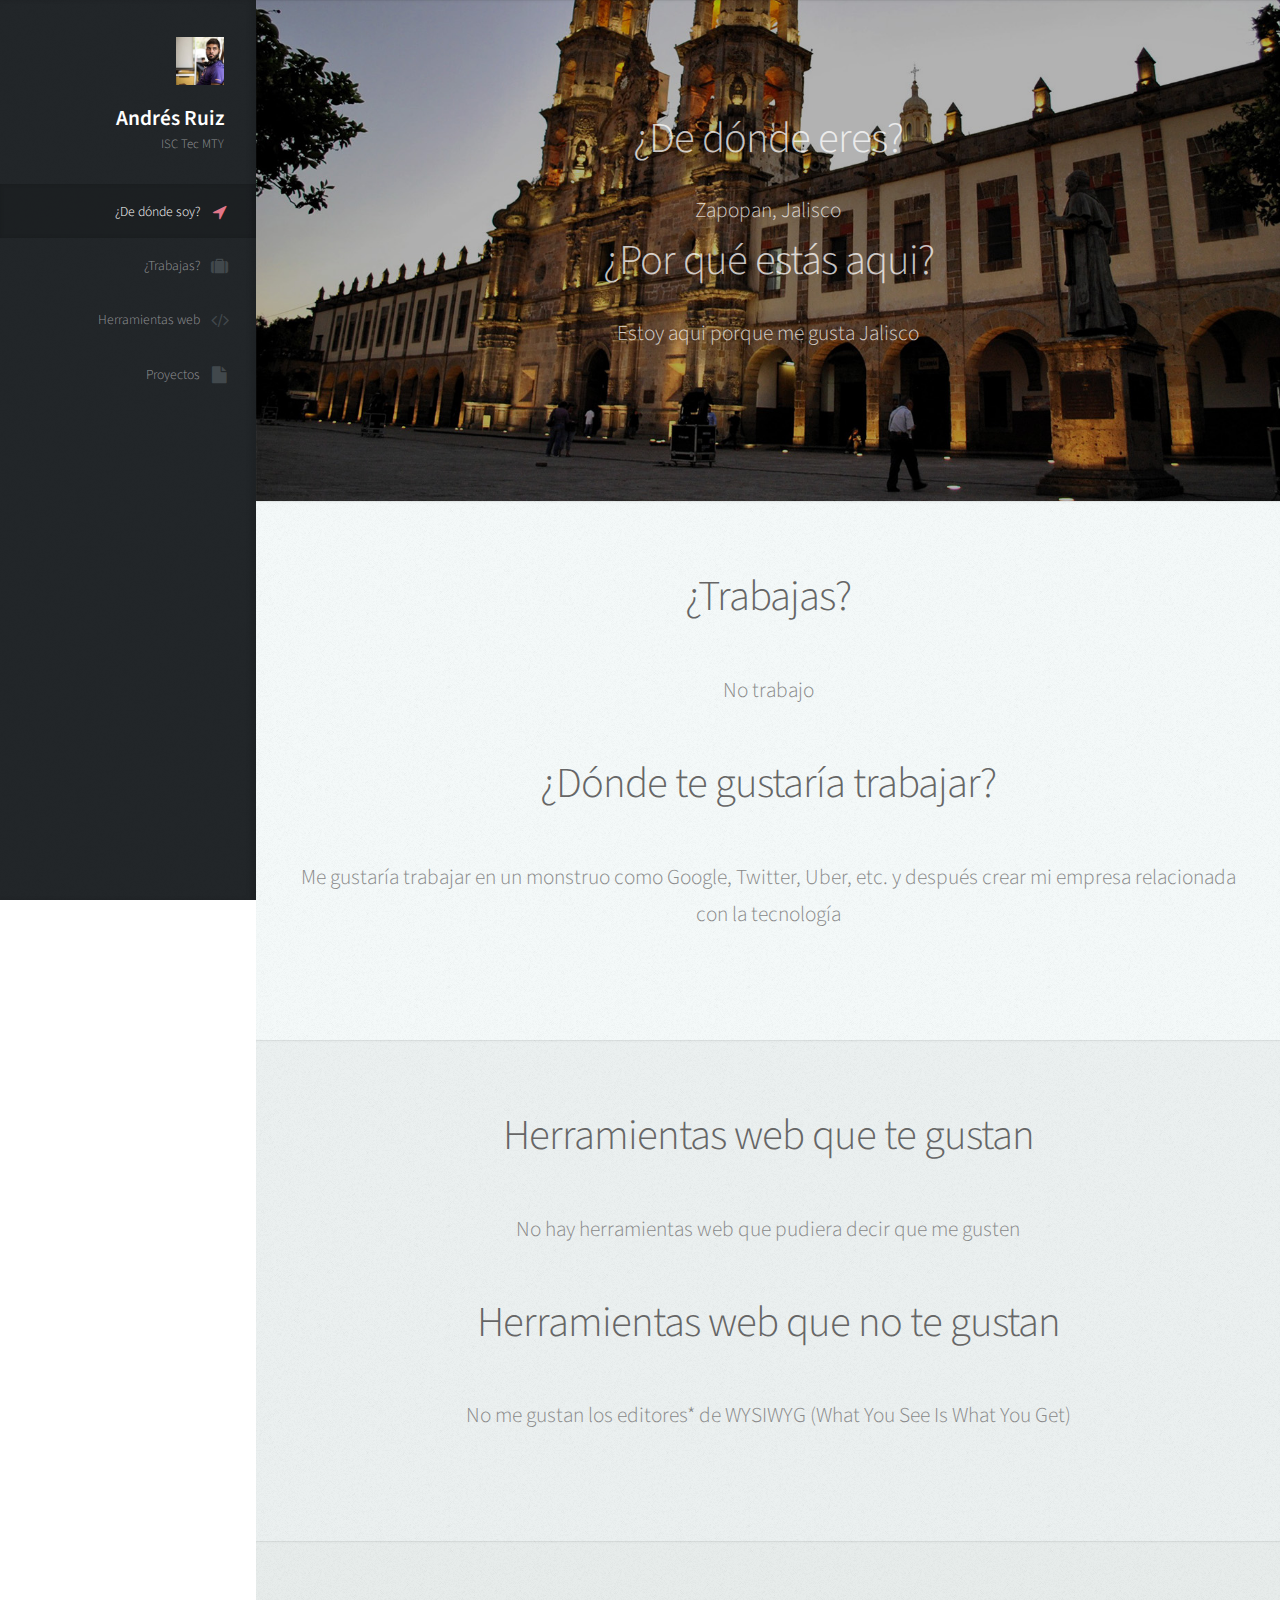
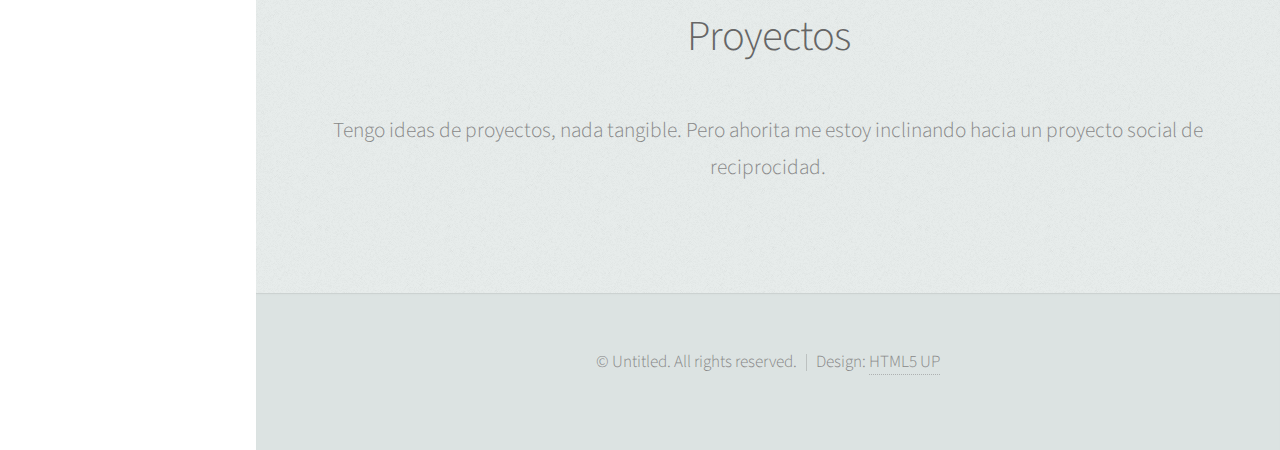
==== commit d9ccaae4: "nuevo" ====
--- a/andres.html
+++ b/andres.html
@@ -11,7 +11,7 @@
 			<div id="header">
 				<div class="dedondesoy">
 						<div id="logo">
-							<span class="image avatar48"><img src="images/avatar.jpg" alt="" /></span>
+							<span class="image avatar48"><img src="images/avatar1.jpg" alt="" /></span>
 							<h1 id="title">Andrés Ruiz</h1>
 							<p>ISC Tec MTY</p>
 						</div>
@@ -29,16 +29,16 @@
 				
 			</div>
 			<div id="main">
-				<section id="dedondesoy" class="one dark cover">
+				<section id="dedondesoy" class="five dark cover">
 						<div class="container">
 							<header>
 								<h2>¿De dónde eres?</h2>
 								<p>
-								Guadalajara, Jalisco
+								Zapopan, Jalisco 
 								</p>
 								<h2>¿Por qué estás aqui?</h2>
 								<p>
-								Iba a estudiar Animación y Arte Digital y el mejor campus para esa carrera es Guadalajara, al llegar al Campus no me gustó esa carrera y me cambié a Ingeniería en Sistemas Computacionales
+								Estoy aqui porque me gusta Jalisco
 								</p>
 							</header>
 						</div>
@@ -51,7 +51,7 @@
 							</header>
 
 							<p>
-							Actualmente no
+							No trabajo
 							</p>
 
 							<header>
@@ -59,7 +59,7 @@
 							</header>
 
 							<p>
-							En alguna de las empresas importantes o gran industria en la parte de administración de proyectos o también en algún futuro crear mi propia empresa y trabajar ahí. 
+							Me gustaría trabajar en un monstruo como Google, Twitter, Uber, etc. y después crear mi empresa relacionada con la tecnología
 							</p>
 
 						</div>
@@ -72,11 +72,7 @@
 							</header>
 
 							<ul>
-  								<li>Node JS</li>
-  								<li>Angular</li>
-  								<li>PHP</li>
-  								<li>JQuery</li>
-  								<li>PHP</li>
+  								<li>No hay herramientas web que pudiera decir que me gusten</li>
 							</ul>
 
 							<header>
@@ -84,7 +80,7 @@
 							</header>
 
 							<ul>
-  								<li>Joomla</li>
+  								<li>No me gustan los editores* de WYSIWYG (What You See Is What You Get)</li>
 							</ul>
 
 						</div>
@@ -97,8 +93,7 @@
 							</header>
 
 							<ul>
-  								<li>Crear una página web que es un registro médico</li>
-  								<li>Estoy creando un "Netflix" de series de la infancia</li>
+  								<li>Tengo ideas de proyectos, nada tangible. Pero ahorita me estoy inclinando hacia un proyecto social de reciprocidad.</li>
 							</ul>
 
 						</div>
--- a/assets/css/main.css
+++ b/assets/css/main.css
@@ -2184,6 +2184,10 @@
 			#main > section.one {
 				background-color: #81918E;
 				background-image: url("../../images/banner.jpg");
+			}
+			#main > section.five {
+				background-color: #81918E;
+				background-image: url("../../images/banner1.jpg");
 			}
 
 			#main > section.two {
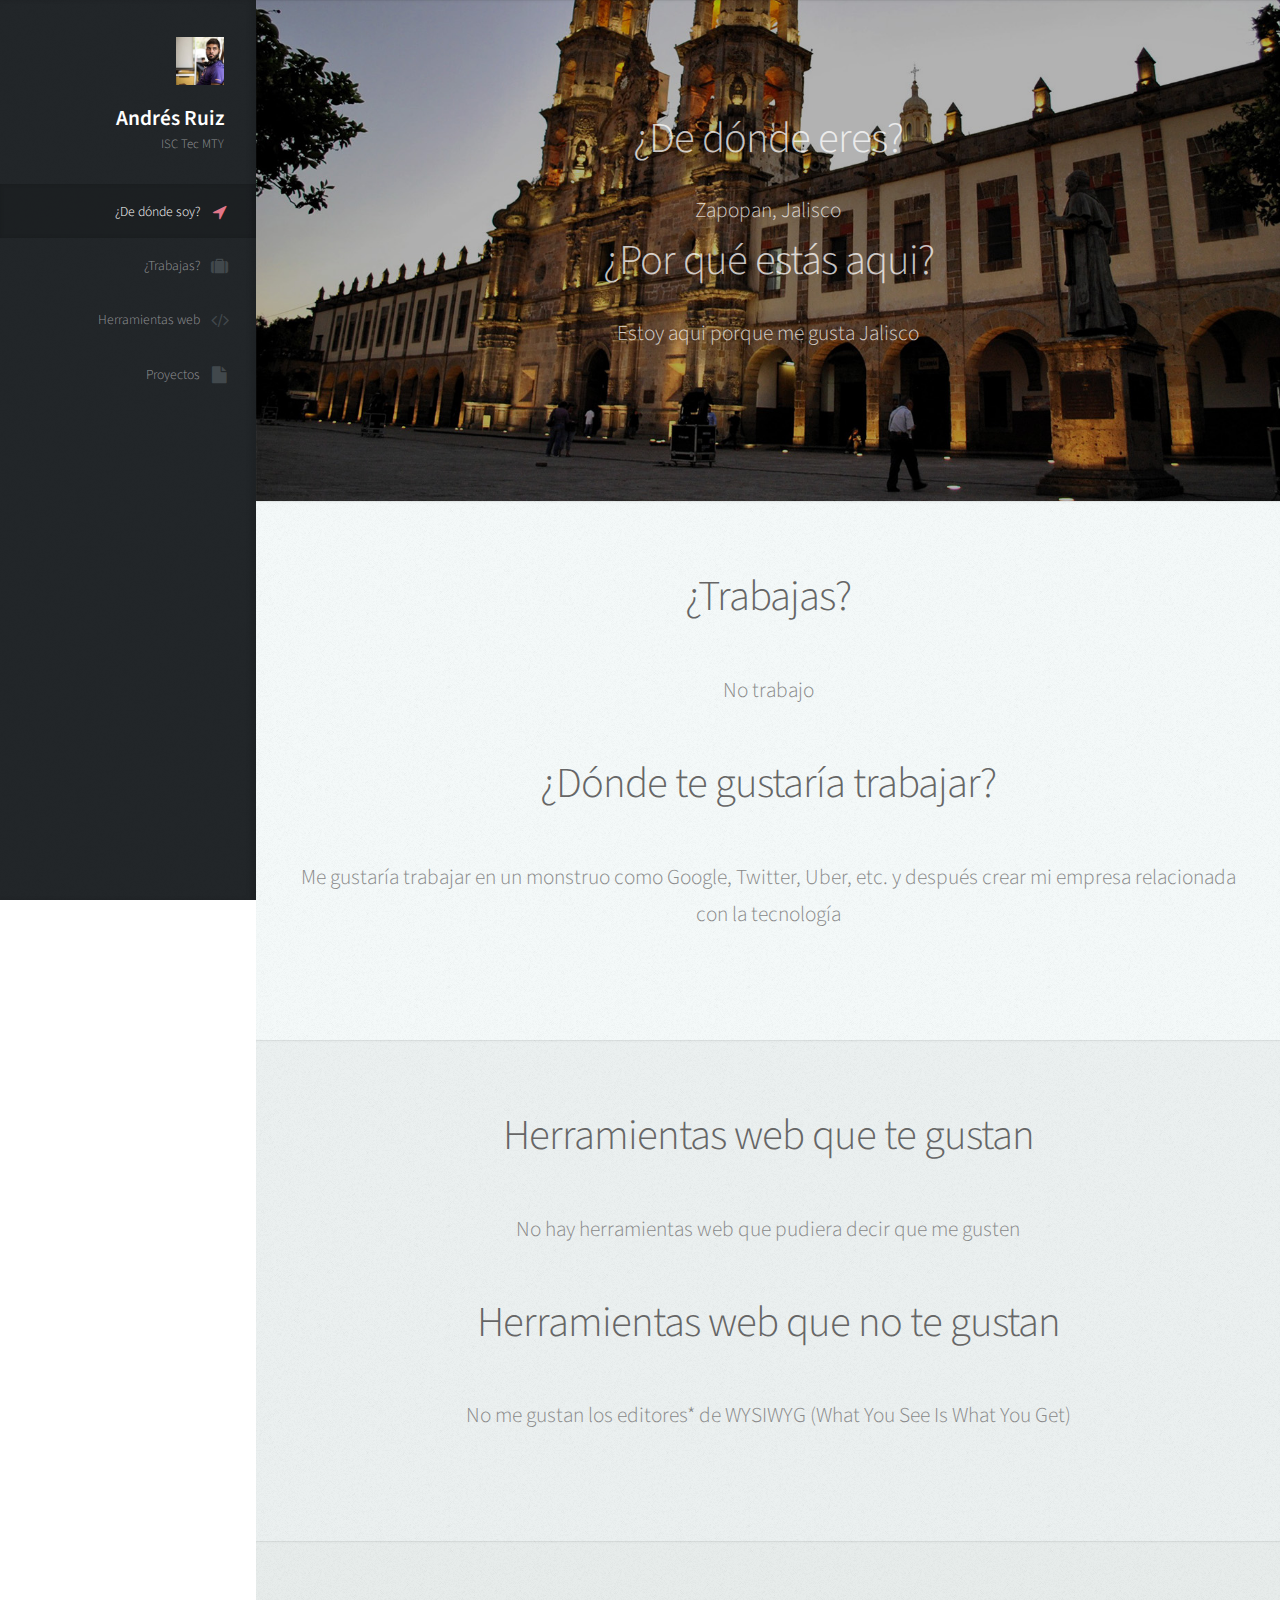
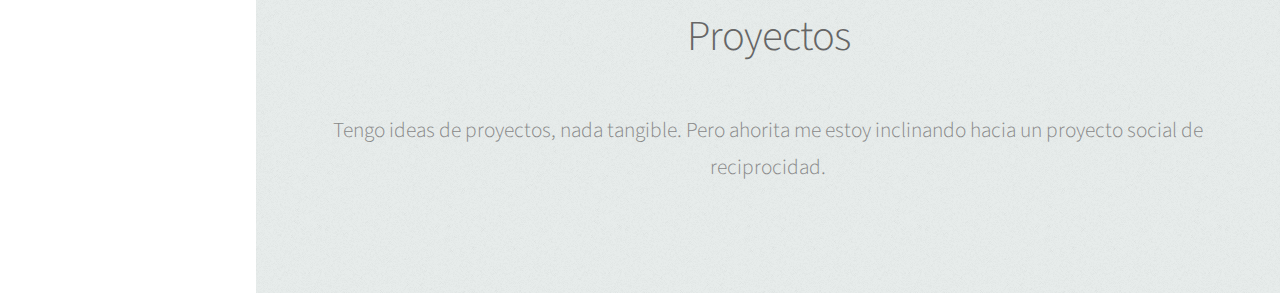
==== commit 188a8656: "hola" ====
--- a/andres.html
+++ b/andres.html
@@ -99,11 +99,13 @@
 						</div>
 					</section>
 
-			</div>
-			<div id="footer">
+			</div> 
+			<!--
+			<div id="footer" >
 					<ul class="copyright">
 						<li>&copy; Untitled. All rights reserved.</li><li>Design: <a href="http://html5up.net">HTML5 UP</a></li>
-					</ul>
+					</ul> 
+			-->
 
 			</div>
 			<script src="assets/js/jquery.min.js"></script>
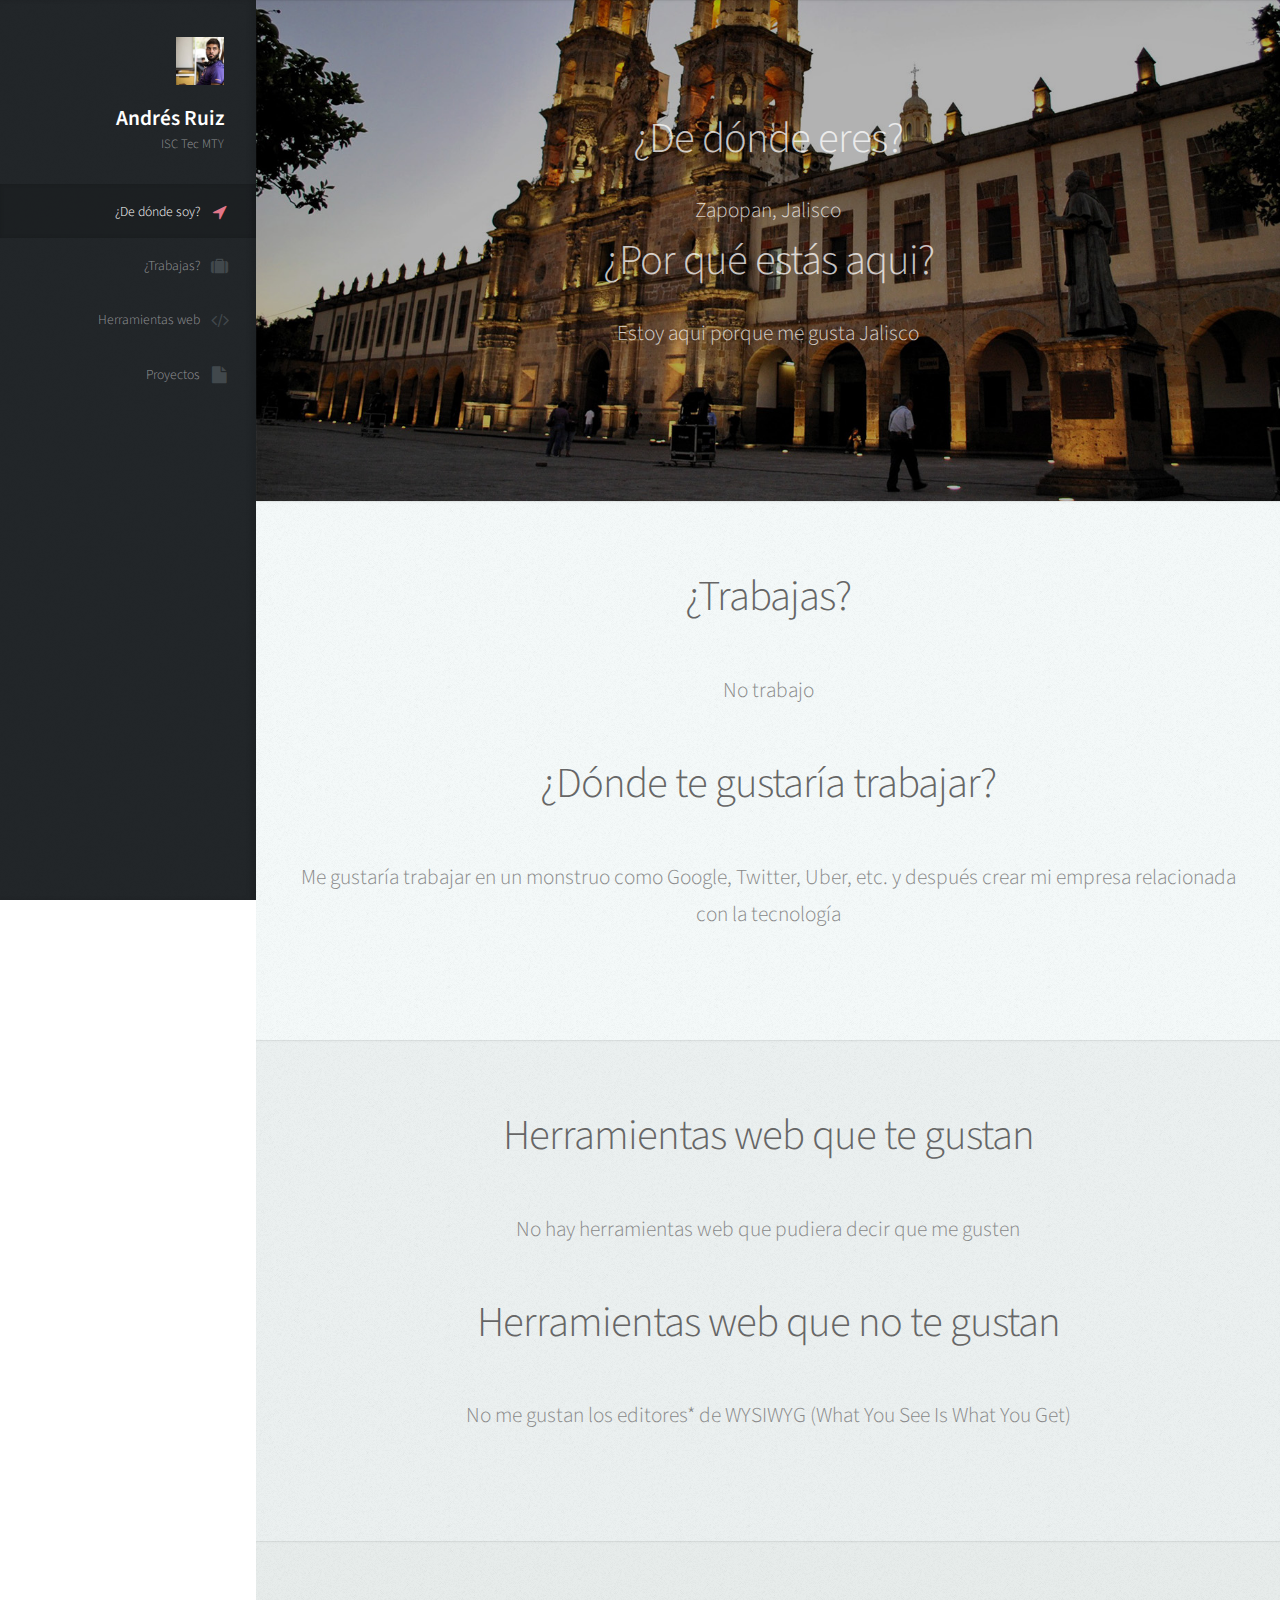
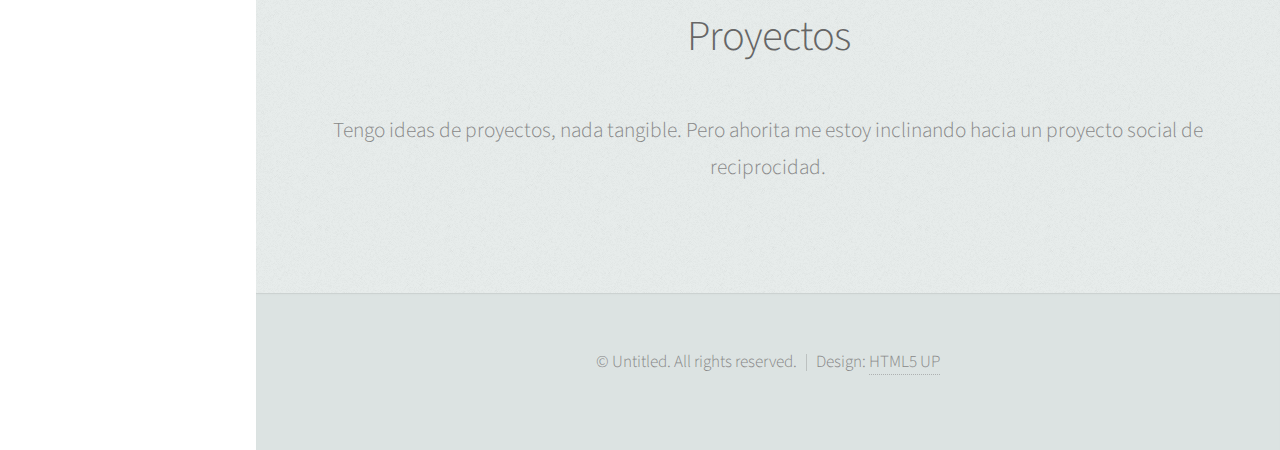
==== commit 7cb84595: "holis" ====
--- a/andres.html
+++ b/andres.html
@@ -100,12 +100,10 @@
 					</section>
 
 			</div> 
-			<!--
 			<div id="footer" >
 					<ul class="copyright">
 						<li>&copy; Untitled. All rights reserved.</li><li>Design: <a href="http://html5up.net">HTML5 UP</a></li>
 					</ul> 
-			-->
 
 			</div>
 			<script src="assets/js/jquery.min.js"></script>
